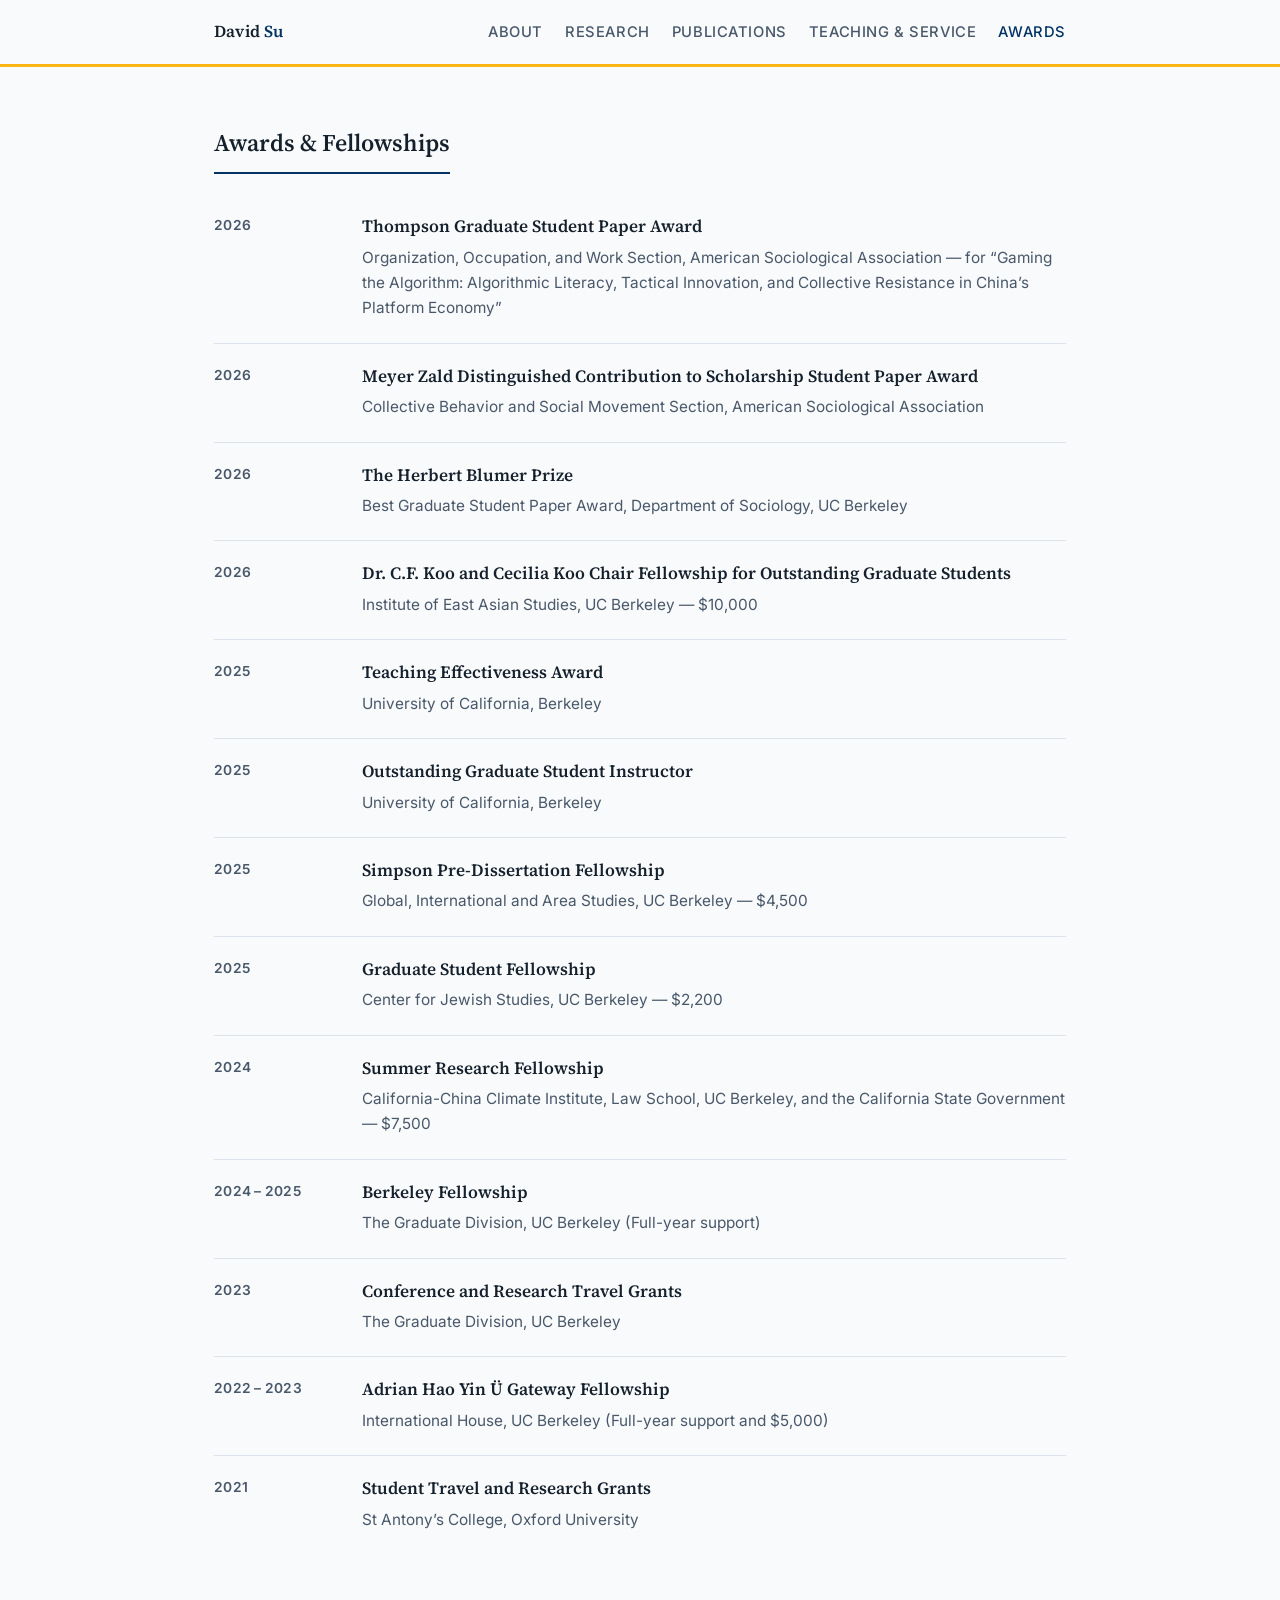
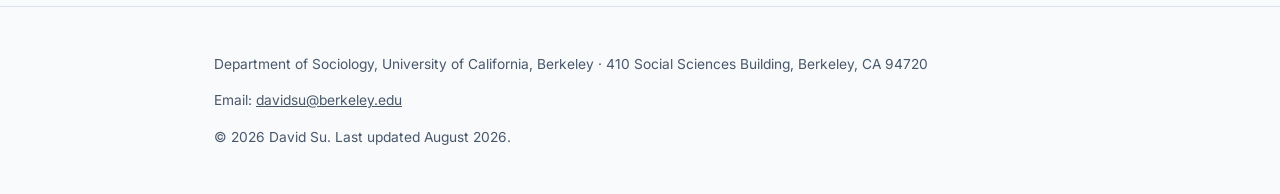
==== awards.html @ 413e7668 "Add files via upload" ====
<!DOCTYPE html>
<html lang="en">
<head>
<meta charset="UTF-8">
<meta name="viewport" content="width=device-width, initial-scale=1.0">
<title>Awards — David Su</title>
<meta name="description" content="Fellowships and paper awards received by David Su, PhD candidate in Sociology at UC Berkeley, including the ASA Thompson Graduate Student Paper Award.">
<link rel="canonical" href="https://davidsu.org/awards.html">
<link rel="stylesheet" href="css/style.css">
<link rel="preconnect" href="https://fonts.googleapis.com">
<link href="https://fonts.googleapis.com/css2?family=Inter:wght@400;500;600;700&family=Source+Serif+4:wght@500;600;700&display=swap" rel="stylesheet">
</head>
<body>

<header class="site-header">
  <div class="nav-inner">
    <div class="nav-name">David <span>Su</span></div>
    <nav class="nav-links">
      <a href="index.html">About</a>
      <a href="research.html">Research</a>
      <a href="publications.html">Publications</a>
      <a href="teaching.html">Teaching &amp; Service</a>
      <a href="awards.html" class="active">Awards</a>
    </nav>
  </div>
</header>

<main class="wrap" style="padding-top:56px;">

  <section class="block">
    <h2>Awards &amp; Fellowships</h2>

    <div class="entry">
      <div class="when">2026</div>
      <div class="what"><h3>Thompson Graduate Student Paper Award</h3><p>Organization, Occupation, and Work Section, American Sociological Association &mdash; for &ldquo;Gaming the Algorithm: Algorithmic Literacy, Tactical Innovation, and Collective Resistance in China&rsquo;s Platform Economy&rdquo;</p></div>
    </div>
    <div class="entry">
      <div class="when">2026</div>
      <div class="what"><h3>Meyer Zald Distinguished Contribution to Scholarship Student Paper Award</h3><p>Collective Behavior and Social Movement Section, American Sociological Association</p></div>
    </div>
    <div class="entry">
      <div class="when">2026</div>
      <div class="what"><h3>The Herbert Blumer Prize</h3><p>Best Graduate Student Paper Award, Department of Sociology, UC Berkeley</p></div>
    </div>
    <div class="entry">
      <div class="when">2026</div>
      <div class="what"><h3>Dr. C.F. Koo and Cecilia Koo Chair Fellowship for Outstanding Graduate Students</h3><p>Institute of East Asian Studies, UC Berkeley &mdash; $10,000</p></div>
    </div>
    <div class="entry">
      <div class="when">2025</div>
      <div class="what"><h3>Teaching Effectiveness Award</h3><p>University of California, Berkeley</p></div>
    </div>
    <div class="entry">
      <div class="when">2025</div>
      <div class="what"><h3>Outstanding Graduate Student Instructor</h3><p>University of California, Berkeley</p></div>
    </div>
    <div class="entry">
      <div class="when">2025</div>
      <div class="what"><h3>Simpson Pre-Dissertation Fellowship</h3><p>Global, International and Area Studies, UC Berkeley &mdash; $4,500</p></div>
    </div>
    <div class="entry">
      <div class="when">2025</div>
      <div class="what"><h3>Graduate Student Fellowship</h3><p>Center for Jewish Studies, UC Berkeley &mdash; $2,200</p></div>
    </div>
    <div class="entry">
      <div class="when">2024</div>
      <div class="what"><h3>Summer Research Fellowship</h3><p>California-China Climate Institute, Law School, UC Berkeley, and the California State Government &mdash; $7,500</p></div>
    </div>
    <div class="entry">
      <div class="when">2024 &ndash; 2025</div>
      <div class="what"><h3>Berkeley Fellowship</h3><p>The Graduate Division, UC Berkeley (Full-year support)</p></div>
    </div>
    <div class="entry">
      <div class="when">2023</div>
      <div class="what"><h3>Conference and Research Travel Grants</h3><p>The Graduate Division, UC Berkeley</p></div>
    </div>
    <div class="entry">
      <div class="when">2022 &ndash; 2023</div>
      <div class="what"><h3>Adrian Hao Yin &Uuml; Gateway Fellowship</h3><p>International House, UC Berkeley (Full-year support and $5,000)</p></div>
    </div>
    <div class="entry">
      <div class="when">2021</div>
      <div class="what"><h3>Student Travel and Research Grants</h3><p>St Antony&rsquo;s College, Oxford University</p></div>
    </div>
  </section>

</main>

<footer>
  <div class="wrap">
    <p>Department of Sociology, University of California, Berkeley &middot; 410 Social Sciences Building, Berkeley, CA 94720</p>
    <p>Email: <a href="mailto:davidsu@berkeley.edu">davidsu@berkeley.edu</a></p>
    <p>&copy; <span id="year"></span> David Su. Last updated August 2026.</p>
  </div>
</footer>

<script src="js/main.js"></script>
</body>
</html>
---- css/style.css ----
/* ===========================================================
   David Su — Academic site
   Modern editorial style
   =========================================================== */

:root {
  --color-bg: #f9fafb;
  --color-bg-alt: #eef2f6;
  --color-ink: #14202c;
  --color-ink-soft: #48586a;
  --color-accent: #003262;      /* UC Berkeley blue */
  --color-accent-soft: #3b7ea1; /* Founders Rock blue */
  --color-gold: #fdb515;        /* California gold */
  --color-gold-deep: #b8860b;
  --color-line: #dbe2ea;
  --max-width: 900px;
  --font-serif: "Source Serif 4", Georgia, "Times New Roman", serif;
  --font-sans: "Inter", -apple-system, BlinkMacSystemFont, "Segoe UI", sans-serif;
}

* { box-sizing: border-box; }

html { scroll-behavior: smooth; }

body {
  margin: 0;
  font-family: var(--font-sans);
  color: var(--color-ink);
  background: var(--color-bg);
  line-height: 1.65;
  font-size: 17px;
  -webkit-font-smoothing: antialiased;
}

a {
  color: var(--color-accent);
  text-decoration: none;
}
a:hover { text-decoration: underline; }

.wrap {
  max-width: var(--max-width);
  margin: 0 auto;
  padding: 0 24px;
}

/* ---------- Header / Nav ---------- */

header.site-header {
  border-bottom: 1px solid var(--color-line);
  background: var(--color-bg);
  position: sticky;
  top: 0;
  z-index: 10;
}

.nav-inner {
  max-width: var(--max-width);
  margin: 0 auto;
  padding: 18px 24px;
  display: flex;
  align-items: center;
  justify-content: space-between;
  gap: 16px;
}

.nav-name {
  font-family: var(--font-serif);
  font-weight: 600;
  font-size: 1.05rem;
  color: var(--color-ink);
  letter-spacing: 0.01em;
}

.nav-name span {
  color: var(--color-accent);
}

header.site-header {
  border-bottom: 3px solid var(--color-gold);
}

nav.nav-links {
  display: flex;
  gap: 22px;
  flex-wrap: wrap;
}

nav.nav-links a {
  color: var(--color-ink-soft);
  font-size: 0.92rem;
  font-weight: 500;
  text-transform: uppercase;
  letter-spacing: 0.04em;
}

nav.nav-links a:hover,
nav.nav-links a.active {
  color: var(--color-accent);
  text-decoration: none;
}

/* ---------- Hero ---------- */

.hero {
  padding: 64px 0 48px;
  border-bottom: 1px solid var(--color-line);
}

.hero-grid {
  display: flex;
  gap: 40px;
  align-items: center;
  flex-wrap: wrap;
}

.avatar {
  width: 240px;
  height: 240px;
  border-radius: 50%;
  background: linear-gradient(135deg, var(--color-accent), var(--color-gold));
  color: #fff;
  display: flex;
  align-items: center;
  justify-content: center;
  font-family: var(--font-serif);
  font-size: 4rem;
  font-weight: 600;
  flex-shrink: 0;
  overflow: hidden;
  padding: 5px;
}

.avatar img {
  width: 100%;
  height: 100%;
  object-fit: cover;
  border-radius: 50%;
  border: 3px solid var(--color-bg);
}

@media (max-width: 620px) {
  .avatar { width: 180px; height: 180px; font-size: 3rem; }
}

.hero-text h1 {
  font-family: var(--font-serif);
  font-size: 2.4rem;
  font-weight: 600;
  margin: 0 0 6px;
  line-height: 1.15;
}

.hero-title {
  font-size: 1.05rem;
  color: var(--color-ink-soft);
  margin: 0 0 4px;
}

.hero-affil {
  font-size: 0.98rem;
  color: var(--color-ink-soft);
  margin: 0 0 16px;
}

.hero-links {
  display: flex;
  gap: 16px;
  flex-wrap: wrap;
  font-size: 0.92rem;
}

.hero-links a {
  border: 1px solid var(--color-line);
  padding: 6px 14px;
  border-radius: 999px;
  color: var(--color-ink);
  font-weight: 500;
}

.hero-links a:hover {
  border-color: var(--color-accent);
  color: var(--color-accent);
  text-decoration: none;
}

/* ---------- Main sections ---------- */

main {
  padding: 48px 0 80px;
}

section.block {
  margin-bottom: 52px;
}

section.block h2 {
  font-family: var(--font-serif);
  font-size: 1.5rem;
  font-weight: 600;
  margin: 0 0 20px;
  padding-bottom: 10px;
  border-bottom: 2px solid var(--color-accent);
  display: inline-block;
}

.lede {
  font-size: 1.12rem;
  color: var(--color-ink-soft);
  max-width: 66ch;
}

.interest-tags {
  display: flex;
  flex-wrap: wrap;
  gap: 10px;
  margin-top: 8px;
}

.interest-tags span {
  background: var(--color-bg-alt);
  border: 1px solid var(--color-line);
  color: var(--color-ink-soft);
  padding: 6px 14px;
  border-radius: 999px;
  font-size: 0.88rem;
}

/* Entry list pattern used across Education / Publications / Awards / etc. */

.entry {
  display: grid;
  grid-template-columns: 130px 1fr;
  gap: 18px;
  padding: 18px 0;
  border-bottom: 1px solid var(--color-line);
}

.entry:last-child { border-bottom: none; }

.entry .when {
  font-size: 0.86rem;
  color: var(--color-ink-soft);
  font-weight: 600;
  letter-spacing: 0.02em;
  padding-top: 2px;
}

.entry .what h3 {
  font-family: var(--font-serif);
  font-size: 1.08rem;
  font-weight: 600;
  margin: 0 0 4px;
}

.entry .what p {
  margin: 0 0 4px;
  color: var(--color-ink-soft);
  font-size: 0.96rem;
}

.entry .what .meta {
  font-size: 0.86rem;
  color: var(--color-accent);
  font-weight: 500;
}

.award-badge {
  display: inline-block;
  background: var(--color-gold);
  color: #1c1408;
  font-size: 0.72rem;
  font-weight: 700;
  letter-spacing: 0.03em;
  padding: 2px 9px;
  border-radius: 4px;
  margin-right: 6px;
  margin-bottom: 4px;
  text-transform: uppercase;
}

@media (max-width: 620px) {
  .entry { grid-template-columns: 1fr; gap: 4px; }
  .hero-grid { flex-direction: column; align-items: flex-start; text-align: left; }
  .hero h1 { font-size: 1.9rem; }
}

/* ---------- Research statement / projects ---------- */

.project {
  margin-bottom: 34px;
  padding-bottom: 34px;
  border-bottom: 1px solid var(--color-line);
}
.project:last-child { border-bottom: none; margin-bottom: 0; padding-bottom: 0; }

.project h3 {
  font-family: var(--font-serif);
  font-size: 1.18rem;
  font-weight: 600;
  margin: 0 0 10px;
}

.project p {
  color: var(--color-ink-soft);
  margin: 0 0 12px;
  font-size: 0.98rem;
}

.project .paper {
  margin: 14px 0 10px;
  padding-left: 16px;
  border-left: 2px solid var(--color-line);
}

.project .paper p {
  margin: 0 0 6px;
  color: var(--color-ink);
  font-size: 0.95rem;
}

.project .paper .award-badge {
  margin-top: 4px;
}

/* ---------- Footer ---------- */

footer {
  border-top: 1px solid var(--color-line);
  padding: 32px 0;
  color: var(--color-ink-soft);
  font-size: 0.86rem;
}

footer a { color: var(--color-ink-soft); text-decoration: underline; }

/* ---------- Utility ---------- */

.cta-btn {
  display: inline-block;
  background: var(--color-accent);
  color: #fff !important;
  padding: 10px 20px;
  border-radius: 6px;
  font-weight: 600;
  font-size: 0.92rem;
}
.cta-btn:hover { background: #001f3f; text-decoration: none; }

/* ---------- Key-work highlight (homepage) ---------- */

.key-work {
  background: var(--color-bg-alt);
  border-left: 5px solid var(--color-gold);
  border-radius: 6px;
  padding: 28px 32px;
  margin: 28px 0 0;
}

.key-work .kicker {
  display: block;
  font-size: 0.78rem;
  font-weight: 700;
  letter-spacing: 0.08em;
  text-transform: uppercase;
  color: var(--color-accent);
  margin-bottom: 10px;
}

.key-work p {
  font-size: 1.22rem;
  line-height: 1.6;
  color: var(--color-ink);
  margin: 0 0 14px;
}

.key-work p:last-child { margin-bottom: 0; }

.key-work .paper-title {
  font-family: var(--font-serif);
  font-style: italic;
  font-weight: 600;
}
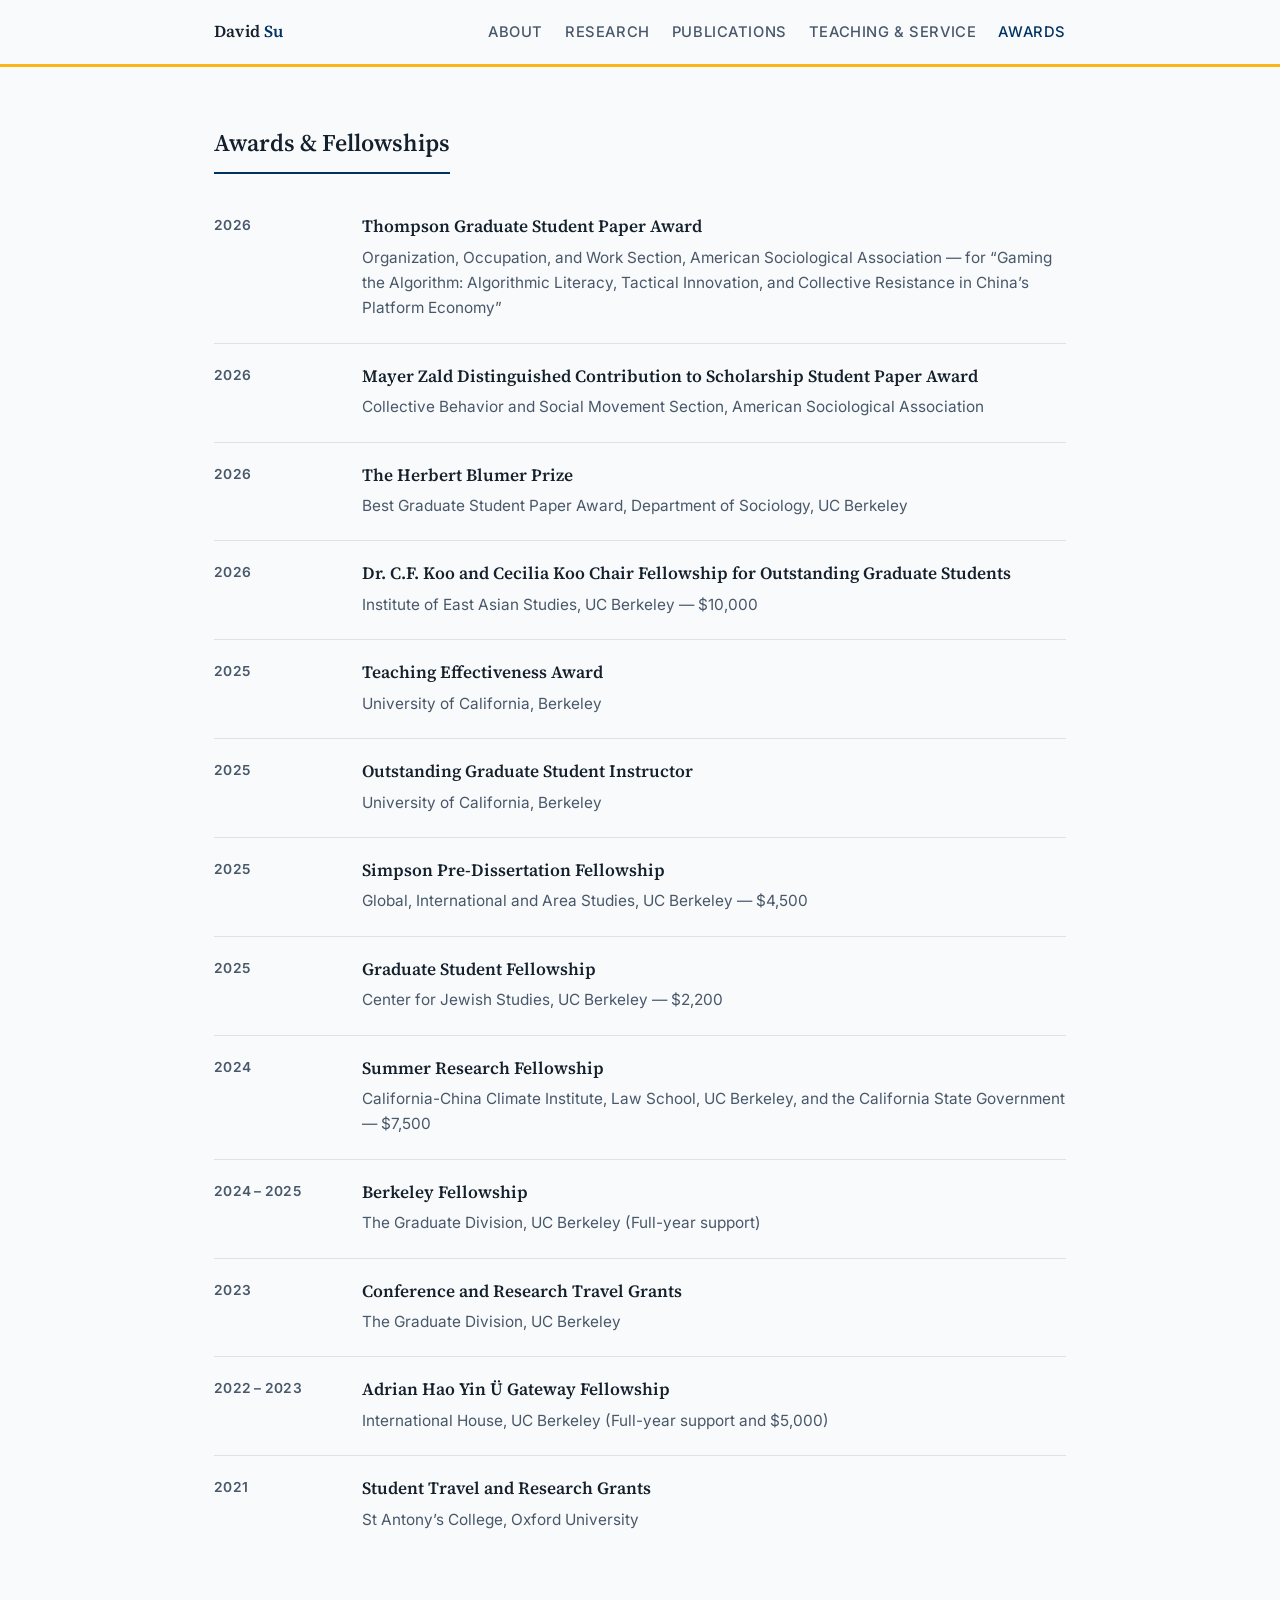
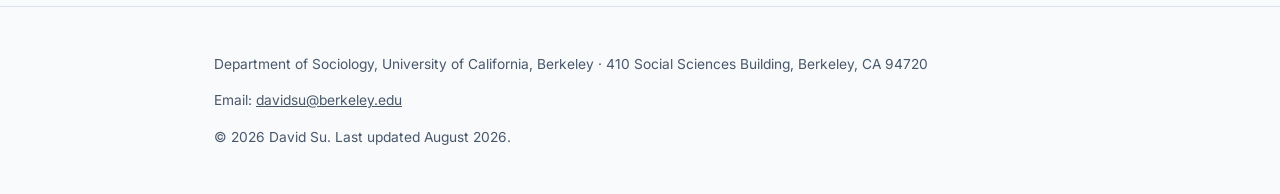
==== commit 45a66681: "Fix typo: Meyer Zald -> Mayer Zald Five occurrences across index, research, awards, and publications" ====
--- a/awards.html
+++ b/awards.html
@@ -36,7 +36,7 @@
     </div>
     <div class="entry">
       <div class="when">2026</div>
-      <div class="what"><h3>Meyer Zald Distinguished Contribution to Scholarship Student Paper Award</h3><p>Collective Behavior and Social Movement Section, American Sociological Association</p></div>
+      <div class="what"><h3>Mayer Zald Distinguished Contribution to Scholarship Student Paper Award</h3><p>Collective Behavior and Social Movement Section, American Sociological Association</p></div>
     </div>
     <div class="entry">
       <div class="when">2026</div>
--- a/css/style.css
+++ b/css/style.css
@@ -323,6 +323,16 @@
   margin-top: 4px;
 }
 
+.project .paper a.paper-link {
+  color: var(--color-accent-soft);
+  text-decoration: underline;
+  text-underline-offset: 2px;
+}
+
+.project .paper a.paper-link:hover {
+  color: var(--color-accent);
+}
+
 /* ---------- Footer ---------- */
 
 footer {
